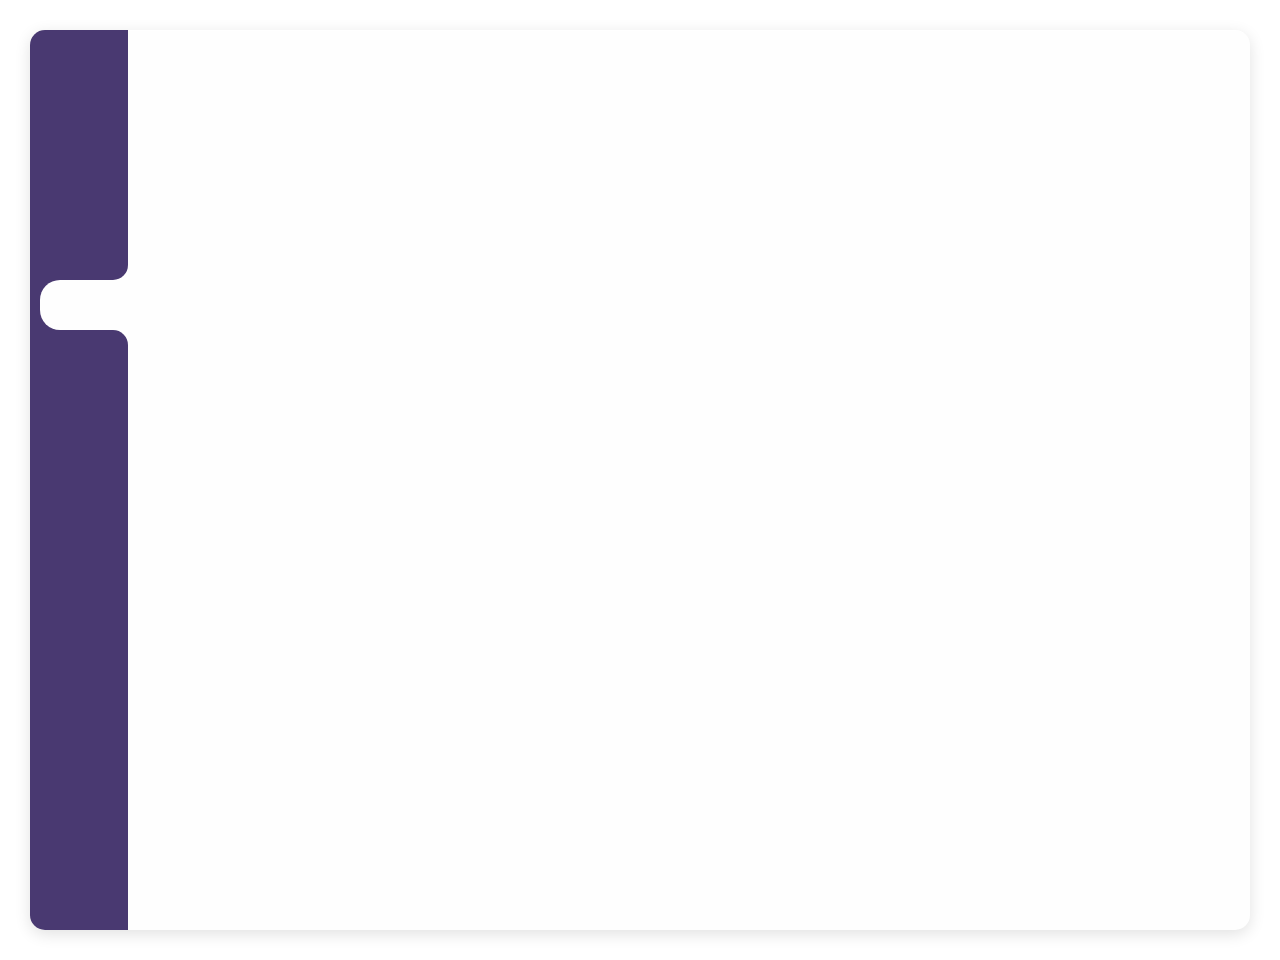
==== cho.html @ c8a3be34 "feat: 로그인 페이지 생성" ====
<!DOCTYPE html>
<html lang="ko">
  <head>
    <link href="./css/a.css" rel="stylesheet" type="text/css" />
    <script type="text/javascript" src="./js/a.js"></script>
    <script src="https://kit.fontawesome.com/323ba1dcd4.js" crossorigin="anonymous"></script>
  </head>
    <body>
        <main>
            <nav class="main-menu">
              <h1>Group 2 Profile</h1>
              <img class="logo" src="https://github.com/ecemgo/mini-samples-great-tricks/assets/13468728/4cfdcb5a-0137-4457-8be1-6e7bd1f29ebb" alt="" />
              <ul>
                <li class="nav-item">
                  <b></b>
                  <b></b>
                  <a href="#">
                    <i class="fa fa-house nav-icon"></i>
                    <span class="nav-text">Home</span>
                  </a>
                </li>
      
                <li class="nav-item">
                  <b></b>
                  <b></b>
                  <a href="gong.html">
                     <!-- 알아서 바꾸세요  -->
                    <i class="fa fa-user nav-icon"></i>
                    <span class="nav-text">공재관</span> 
                  </a>
                </li>

                <li class="nav-item">
                  <b></b>
                  <b></b>
                  <a href="kim.html">
                    <i class="fa fa-user nav-icon"></i>
                    <span class="nav-text">김혜민</span>
                  </a>
                </li>
      
                <li class="nav-item">
                  <b></b>
                  <b></b>
                  <a href="sin.html">
                    <i class="fa fa-calendar-check nav-icon"></i>
                    <span class="nav-text">신한빈</span>
                  </a>
                </li>
      
                <li class="nav-item  active">
                  <b></b>
                  <b></b>
                  <a href="cho.html">
                    <i class="fa fa-person-running nav-icon"></i>
                    <span class="nav-text">조민선</span>
                  </a>
                </li>
      
                <li class="nav-item">
                  <b></b>
                  <b></b>
                  <a href="dong.html">
                    <i class="fa fa-sliders nav-icon"></i>
                    <span class="nav-text">최동연</span>
                  </a>
                </li>
              </ul>
            </nav>
      
            <section class="content">
             
              <!-- main -->
              <!-- 복사해서 알아서 꾸미세요 자신 꺼 -->
             
            </section>
          </main>
    </body>
</html>
---- css/a.css ----
@import url("https://fonts.googleapis.com/css2?family=Nunito:wght@200;300;400;500;600;700;800;900;1000&family=Roboto:wght@300;400;500;700&display=swap");

*,
*::before,
*::after {
  box-sizing: border-box;
  padding: 0;
  margin: 0;
}

nav {
  user-select: none;
  -webkit-user-select: none;
  -moz-user-select: none;
  -ms-user-select: none;
  -o-user-select: none;
}

nav ul,
nav ul li {
  outline: 0;
}

nav ul li a {
  text-decoration: none;
}

body {
  font-family: "Nunito", sans-serif;
  display: flex;
  align-items: center;
  justify-content: center;
  min-height: 100vh;
  background-image: url(https://github.com/ecemgo/mini-samples-great-tricks/assets/13468728/5baf8325-ed69-40b0-b9d2-d8c5d2bde3b0);
  background-repeat: no-repeat;
  background-size: cover;
	/* background: #212140; */
}

/* MAIN MENU */

main {
  display: grid;
  grid-template-columns: 13% 87%;
  min-height: 100vh;
  width: 100%;
  margin: 40px;
  background: rgb(254, 254, 254);
  box-shadow: 0 0.5px 0 1px rgba(255, 255, 255, 0.23) inset,
    0 1px 0 0 rgba(255, 255, 255, 0.66) inset, 0 4px 16px rgba(0, 0, 0, 0.12);
  border-radius: 15px;
  z-index: 10;
}

.main-menu {
  overflow: hidden;
  background: rgb(73, 57, 113);
  padding-top: 10px;
  border-radius: 15px 0 0 15px;
  font-family: "Roboto", sans-serif;
}

.main-menu h1 {
  display: block;
  font-size: 1.5rem;
  font-weight: 500;
  text-align: center;
  margin: 20px 0 30px;
  color: #fff;
  font-family: "Nunito", sans-serif;
}

.logo {
  display: none;
}

.nav-item {
  position: relative;
  display: block;
}

.nav-item a {
  position: relative;
  display: flex;
  flex-direction: row;
  align-items: center;
  justify-content: center;
  color: #fff;
  font-size: 1rem;
  padding: 15px 0;
  margin-left: 10px;
  border-top-left-radius: 20px;
  border-bottom-left-radius: 20px;
}

.nav-item b:nth-child(1) {
  position: absolute;
  top: -15px;
  height: 15px;
  width: 100%;
  background: #fff;
  display: none;
}

.nav-item b:nth-child(1)::before {
  content: "";
  position: absolute;
  top: 0;
  left: 0;
  width: 100%;
  height: 100%;
  border-bottom-right-radius: 20px;
  background: rgb(73, 57, 113);
}

.nav-item b:nth-child(2) {
  position: absolute;
  bottom: -15px;
  height: 15px;
  width: 100%;
  background: #fff;
  display: none;
}

.nav-item b:nth-child(2)::before {
  content: "";
  position: absolute;
  top: 0;
  left: 0;
  width: 100%;
  height: 100%;
  border-top-right-radius: 20px;
  background: rgb(73, 57, 113);
}

.nav-item.active b:nth-child(1),
.nav-item.active b:nth-child(2) {
  display: block;
}

.nav-item.active a {
  text-decoration: none;
  color: #000;
  background: rgb(254, 254, 254);
}

.nav-icon {
  width: 60px;
  height: 20px;
  font-size: 20px;
  text-align: center;
}

.nav-text {
  display: block;
  width: 120px;
  height: 20px;
  font-family: "Mulish", sans-serif;
}

/* CONTENT */

.content {
  display: grid;
  grid-template-columns: 75% 25%;
}

/* LEFT CONTENT */

.left-content {
  display: grid;
  grid-template-rows: 50% 50%;
  background: #f6f7fb;
  margin: 15px;
  padding: 20px;
  border-radius: 15px;
}

/* ACTIVITIES */

.activities h1 {
  margin: 0 0 20px;
  font-size: 1.4rem;
  font-weight: 700;
}

.activity-container {
  display: grid;
  grid-template-columns: repeat(5, 1fr);
  grid-template-rows: repeat(2, 150px);
  column-gap: 10px;
}

.img-one {
  grid-area: 1 / 1 / 2 / 2;
}

.img-two {
  grid-area: 2 / 1 / 3 / 2;
}

.img-three {
  display: block;
  grid-area: 1 / 2 / 3 / 4;
}

.img-four {
  grid-area: 1 / 4 / 2 / 5;
}

.img-five {
  grid-area: 1 / 5 / 2 / 6;
}

.img-six {
  display: block;
  grid-area: 2 / 4 / 3 / 6;
}

.image-container {
  position: relative;
  margin-bottom: 10px;
  box-shadow: rgba(0, 0, 0, 0.16) 0px 1px 3px;
  border-radius: 10px;
}

.image-container img {
  width: 100%;
  height: 100%;
  border-radius: 10px;
  object-fit: cover;
}

.overlay {
  position: absolute;
  display: flex;
  flex-direction: column;
  align-items: flex-end;
  justify-content: flex-end;
  top: 0;
  left: 0;
  width: 100%;
  height: 100%;
  background: linear-gradient(
    180deg,
    transparent,
    transparent,
    rgba(3, 3, 185, 0.5)
  );
  border-radius: 10px;
  transition: all 0.6s linear;
}

.image-container:hover .overlay {
  opacity: 0;
}

.overlay h3 {
  margin-bottom: 8px;
  margin-right: 10px;
  color: #fff;
}

/* LEFT BOTTOM */

.left-bottom {
  display: grid;
  grid-template-columns: 55% 40%;
  gap: 40px;
}

/* WEEKLY SCHEDULE */

.weekly-schedule {
  display: flex;
  flex-direction: column;
}

.weekly-schedule h1 {
  margin-top: 20px;
  font-size: 1.3rem;
  font-weight: 700;
}

.calendar {
  margin-top: 10px;
}

.day-and-activity {
  display: grid;
  grid-template-columns: 15% 60% 25%;
  align-items: center;
  border-radius: 14px;
  margin-bottom: 5px;
  color: #484d53;
  box-shadow: rgba(0, 0, 0, 0.16) 0px 1px 3px;
}

.activity-one {
  background-color: rgb(124, 136, 224, 0.5);
  background-image: linear-gradient(
    240deg,
    rgb(124, 136, 224) 0%,
    #c3f4fc 100%
  );
}

.activity-two {
  background-color: #aee2a4a1;
  background-image: linear-gradient(240deg, #e5a243ab 0%, #f7f7aa 90%);
}

.activity-three {
  background-color: #ecfcc376;
  background-image: linear-gradient(240deg, #97e7d1 0%, #ecfcc3 100%);
}

.activity-four {
  background-color: #e6a7c3b5;
  background-image: linear-gradient(240deg, #fc8ebe 0%, #fce5c3 100%);
}

.day {
  display: flex;
  flex-direction: column;
  align-items: center;
  transform: translateY(-10px);
}

.day h1 {
  font-size: 1.6rem;
  font-weight: 600;
}

.day p {
  text-transform: uppercase;
  font-size: 0.9rem;
  font-weight: 600;
  transform: translateY(-3px);
}

.activity {
  border-left: 3px solid #484d53;
}

.participants {
  display: flex;
  margin-left: 20px;
}

.participants img {
  width: 28px;
  height: 28px;
  border-radius: 50%;
  z-index: calc(2 * var(--i));
  margin-left: -10px;
  box-shadow: rgba(0, 0, 0, 0.16) 0px 1px 3px;
}

.activity h2 {
  margin-left: 10px;
  font-size: 1.25rem;
  font-weight: 600;
  border-radius: 12px;
}

.btn {
  display: block;
  padding: 8px 24px;
  margin: 10px auto;
  font-size: 1.1rem;
  font-weight: 500;
  outline: none;
  text-decoration: none;
  color: #484b57;
  background: rgba(255, 255, 255, 0.9);
  box-shadow: 0 6px 30px rgba(0, 0, 0, 0.1);
  border: 1px solid rgba(255, 255, 255, 0.3);
  border-radius: 25px;
  cursor: pointer;
}

.btn:hover,
.btn:focus,
.btn:active,
.btn:visited {
  transition-timing-function: cubic-bezier(0.6, 4, 0.3, 0.8);
  animation: gelatine 0.5s 1;
}

@keyframes gelatine {
  0%,
  100% {
    transform: scale(1, 1);
  }
  25% {
    transform: scale(0.9, 1.1);
  }
  50% {
    transform: scale(1.1, 0.9);
  }
  75% {
    transform: scale(0.95, 1.05);
  }
}

/* PERSONAL BESTS */

.personal-bests {
  display: block;
}

.personal-bests h1 {
  margin-top: 20px;
  font-size: 1.3rem;
  font-weight: 700;
}

.personal-bests-container {
  display: grid;
  grid-template-columns: repeat(2, 1fr);
  grid-template-rows: repeat(2, 150px);
  gap: 10px;
  margin-top: 10px;
}

.best-item {
  display: flex;
  gap: 20px;
  width: 100%;
  height: 100%;
  border-radius: 15px;
  box-shadow: rgba(0, 0, 0, 0.16) 0px 1px 3px;
}

.box-one {
  flex-direction: row;
  align-items: center;
  justify-content: center;
  grid-area: 1 / 1 / 2 / 3;
  background-color: rgba(185, 159, 237, 0.6);
  padding: 15px;
  font-size: 1rem;
  font-weight: 700;
}

.box-one img {
  max-width: 100px;
  aspect-ratio: 4/3;
}

.box-two {
  flex-direction: column;
  align-items: center;
  justify-content: flex-start;
  font-size: 0.9rem;
  font-weight: 700;
  padding: 10px;
  grid-area: 2 / 1 / 3 / 2;
  background-color: rgba(238, 184, 114, 0.6);
}

.box-two img {
  max-width: 90px;
  aspect-ratio: 3/2;
  align-self: flex-end;
}

.box-three {
  flex-direction: column;
  align-items: center;
  justify-content: flex-start;
  font-size: 0.9rem;
  font-weight: 700;
  padding: 10px;
  grid-area: 2 / 2 / 3 / 3;
  background-color: rgba(184, 224, 192, 0.6);
}

.box-three img {
  max-width: 70px;
  aspect-ratio: 1/1;
  align-self: flex-end;
}

/* RIGHT CONTENT */

.right-content {
  display: grid;
  grid-template-rows: 5% 20% 75%;
  background: #f6f7fb;
  margin: 15px 15px 15px 0;
  padding: 10px 0;
  border-radius: 15px;
}

/* USER INFO */

.user-info {
  display: grid;
  grid-template-columns: 30% 55% 15%;
  align-items: center;
  padding: 0 10px;
}

.icon-container {
  display: flex;
  gap: 15px;
}

.user-info h4 {
  margin-left: 40px;
}

.user-info img {
  width: 40px;
  aspect-ratio: 1/1;
  border-radius: 50%;
}

/* ACTIVE CALORIES  */

.active-calories {
  display: flex;
  flex-direction: column;
  align-items: center;
  background-color: rgb(214, 227, 248);
  padding: 0 10px;
  margin: 15px 10px 0;
  border-radius: 15px;
  box-shadow: rgba(0, 0, 0, 0.16) 0px 1px 3px;
}

.active-calories h1 {
  margin-top: 10px;
  font-size: 1.2rem;
}

.active-calories-container {
  display: flex;
  flex-direction: row;
  align-items: center;
  gap: 10px;
}

.calories-content p {
  font-size: 1rem;
}

.calories-content p span {
  font-weight: 700;
}

.box {
  display: flex;
  justify-content: center;
  align-items: center;
  flex-direction: column;
  position: relative;
  padding: 10px 0;
  /* width: 200px; */
}

.box h2 {
  position: relative;
  text-align: center;
  font-size: 1.25rem;
  color: rgb(91, 95, 111);
  font-weight: 600;
}

.box h2 small {
  font-size: 0.8rem;
  font-weight: 600;
}

.circle {
  position: relative;
  width: 80px;
  aspect-ratio: 1/1;
  background: conic-gradient(
    from 0deg,
    #590b94 0%,
    #590b94 0% var(--i),
    #b3b2b2 var(--i),
    #b3b2b2 100%
  );
  border-radius: 50%;
  display: flex;
  justify-content: center;
  align-items: center;
}

.circle::before {
  content: "";
  position: absolute;
  inset: 10px;
  background-color: rgb(214, 227, 248);
  border-radius: 50%;
}

/* MOBILE PERSONAL BESTS  */

.mobile-personal-bests {
  display: none;
}

/* FRIEND ACTIVITIES  */

.friends-activity {
  display: flex;
  flex-direction: column;
}

.friends-activity h1 {
  font-size: 1.2rem;
  font-weight: 700;
  margin: 15px 0 10px 15px;
}

.card-container {
  display: flex;
  flex-direction: column;
  gap: 10px;
}

.card {
  background-color: #fff;
  margin: 0 10px;
  padding: 5px 7px;
  border-radius: 15px;
  box-shadow: rgba(0, 0, 0, 0.16) 0px 1px 3px;
}

.card-two {
  display: block;
}

.card-user-info {
  display: flex;
  flex-direction: row;
  align-items: center;
  padding-bottom: 5px;
}

.card-user-info img {
  width: 25px;
  aspect-ratio: 1/1;
  border-radius: 50%;
  object-fit: cover;
}

.card-user-info h2 {
  font-size: 1rem;
  font-weight: 700;
  margin-left: 5px;
}

.card-img {
  display: block;
  width: 100%;
  aspect-ratio: 7/4;
  margin-bottom: 10px;
  object-fit: cover;
  border-radius: 10px;
  object-position: 50% 30%;
}

.card p {
  font-size: 0.9rem;
  padding: 0 5px 5px;
}

@media (max-width: 1500px) {
  main {
    grid-template-columns: 6% 94%;
  }

  .main-menu h1 {
    display: none;
  }

  .logo {
    display: block;
    width: 30px;
    margin: 20px auto;
  }

  .nav-text {
    display: none;
  }

  .content {
    grid-template-columns: 70% 30%;
  }
}

@media (max-width: 1310px) {
  main {
    grid-template-columns: 8% 92%;
    margin: 30px;
  }

  .content {
    grid-template-columns: 65% 35%;
  }

  .day-and-activity {
    margin-bottom: 10px;
  }

  .btn {
    padding: 8px 16px;
    margin: 10px 0;
    margin-right: 10px;
    font-size: 1rem;
  }

  .personal-bests-container {
    grid-template-rows: repeat(3, 98px);
    gap: 15px;
  }

  .box-one {
    flex-direction: row;
    justify-content: space-between;
    grid-area: 1 / 1 / 2 / 3;
    padding: 10px;
    font-size: 0.9rem;
  }

  .box-one img {
    max-width: 80px;
  }

  .box-two {
    flex-direction: row;
    justify-content: space-between;
    grid-area: 2 / 1 / 3 / 3;
  }

  .box-two img {
    max-width: 70px;
    align-self: center;
  }

  .box-three {
    flex-direction: row;
    justify-content: space-between;
    grid-area: 3 / 1 / 4 / 3;
  }

  .box-three img {
    max-width: 60px;
    align-self: center;
  }
	
	.right-content {
		grid-template-rows: 4% 20% 76%;
		margin: 15px 15px 15px 0;
	}
}

@media (max-width: 1150px) {
  .content {
    grid-template-columns: 60% 40%;
  }

  .left-content {
    grid-template-rows: 45% 55%;
    margin: 15px;
    padding: 20px;
  }

  .btn {
    padding: 8px 8px;
    font-size: 0.9rem;
  }

  .personal-bests-container {
    grid-template-rows: repeat(3, 100px);
    gap: 12px;
  }

  .activity-container {
    grid-template-columns: repeat(3, 1fr);
    grid-template-rows: repeat(2, 150px);
  }

  .img-one {
    grid-area: 1 / 1 / 2 / 2;
  }

  .img-two {
    grid-area: 2 / 1 / 3 / 2;
  }

  .img-three {
    display: none;
  }

  .img-four {
    grid-area: 1 / 2 / 2 / 3;
  }

  .img-five {
    grid-area: 1 / 3 / 2 / 4;
  }

  .img-six {
    grid-area: 2 / 2 / 3 / 4;
  }

  .left-content {
    grid-template-rows: 50% 50%;
    margin: 15px;
    padding: 40px 20px 20px;
  }

  .left-bottom {
    grid-template-columns: 100%;
    gap: 0;
  }

  .right-content {
    grid-template-rows: 4% 19% 36% 41%;
  }

  .personal-bests {
    display: none;
  }

  .mobile-personal-bests {
    display: block;
    margin: 0 10px;
  }

  .personal-bests-container {
    grid-template-rows: repeat(3, 70px);
    gap: 10px;
  }

  .mobile-personal-bests h1 {
    margin-top: 20px;
    font-size: 1.2rem;
  }

  .card-two {
    display: none;
  }

  .card-img {
    aspect-ratio: 16/9;
  }
}

@media (max-width: 1050px) {
	 .right-content {
    grid-template-rows: 5% 19% 36% 40%;
  }
}

@media (max-width: 910px) {
  main {
    grid-template-columns: 10% 90%;
    margin: 20px;
  }

  .content {
    grid-template-columns: 55% 45%;
  }

  .left-content {
    grid-template-rows: 45% 55%;
    padding: 30px 20px 20px;
  }

  .activity-container {
    grid-template-columns: repeat(2, 1fr);
    grid-template-rows: repeat(2, 150px);
  }

  .img-one {
    grid-area: 1 / 1 / 2 / 2;
  }

  .img-two {
    grid-area: 2 / 1 / 3 / 2;
  }

  .img-three {
    display: none;
  }

  .img-four {
    grid-area: 1 / 2 / 2 / 3;
  }

  .img-five {
    grid-area: 2 / 2 / 3 / 3;
  }

  .img-six {
    display: none;
  }
}

@media (max-width: 800px) {
  .content {
    grid-template-columns: 52% 48%;
  }
}

@media (max-width: 700px) {
  main {
    grid-template-columns: 15% 85%;
  }

  .content {
    grid-template-columns: 100%;
    grid-template-rows: 45% 55%;
    grid-template-areas:
      "rightContent"
      "leftContent";
  }

  .left-content {
    grid-area: leftContent;
  }

  .right-content {
    grid-area: rightContent;
  }

  .activities,
  .weekly-schedule {
    margin-top: 10px;
  }

  .right-content {
    grid-template-rows: 5% 40% 50%;
    margin: 15px 15px 0 15px;
    padding: 10px 0 0;
    gap: 15px;
  }

  .left-content {
    grid-template-rows: 45% 55%;
    padding: 10px 20px 10px;
  }

  .active-calories-container {
    display: flex;
    flex-direction: column;
    align-items: center;
    gap: 10px;
  }

  .friends-activity {
    display: none;
  }
}
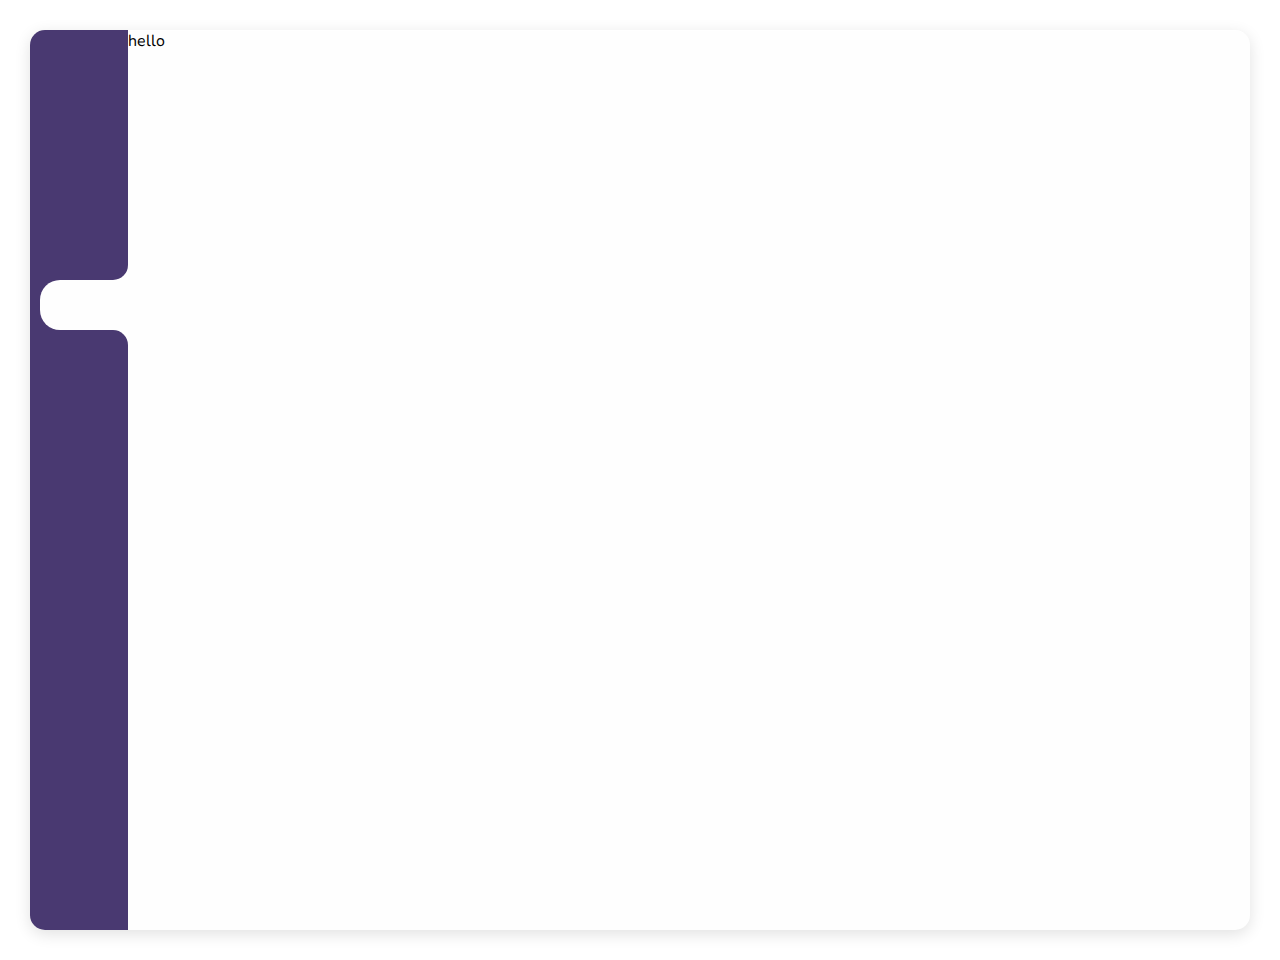
==== commit 906431e9: "feat: css reqpeat제거 및 색상 수정" ====
--- a/cho.html
+++ b/cho.html
@@ -70,9 +70,9 @@
       
             <section class="content">
              
-              <!-- main -->
-              <!-- 복사해서 알아서 꾸미세요 자신 꺼 -->
-             
+                <p>
+                    hello
+                </p>
             </section>
           </main>
     </body>
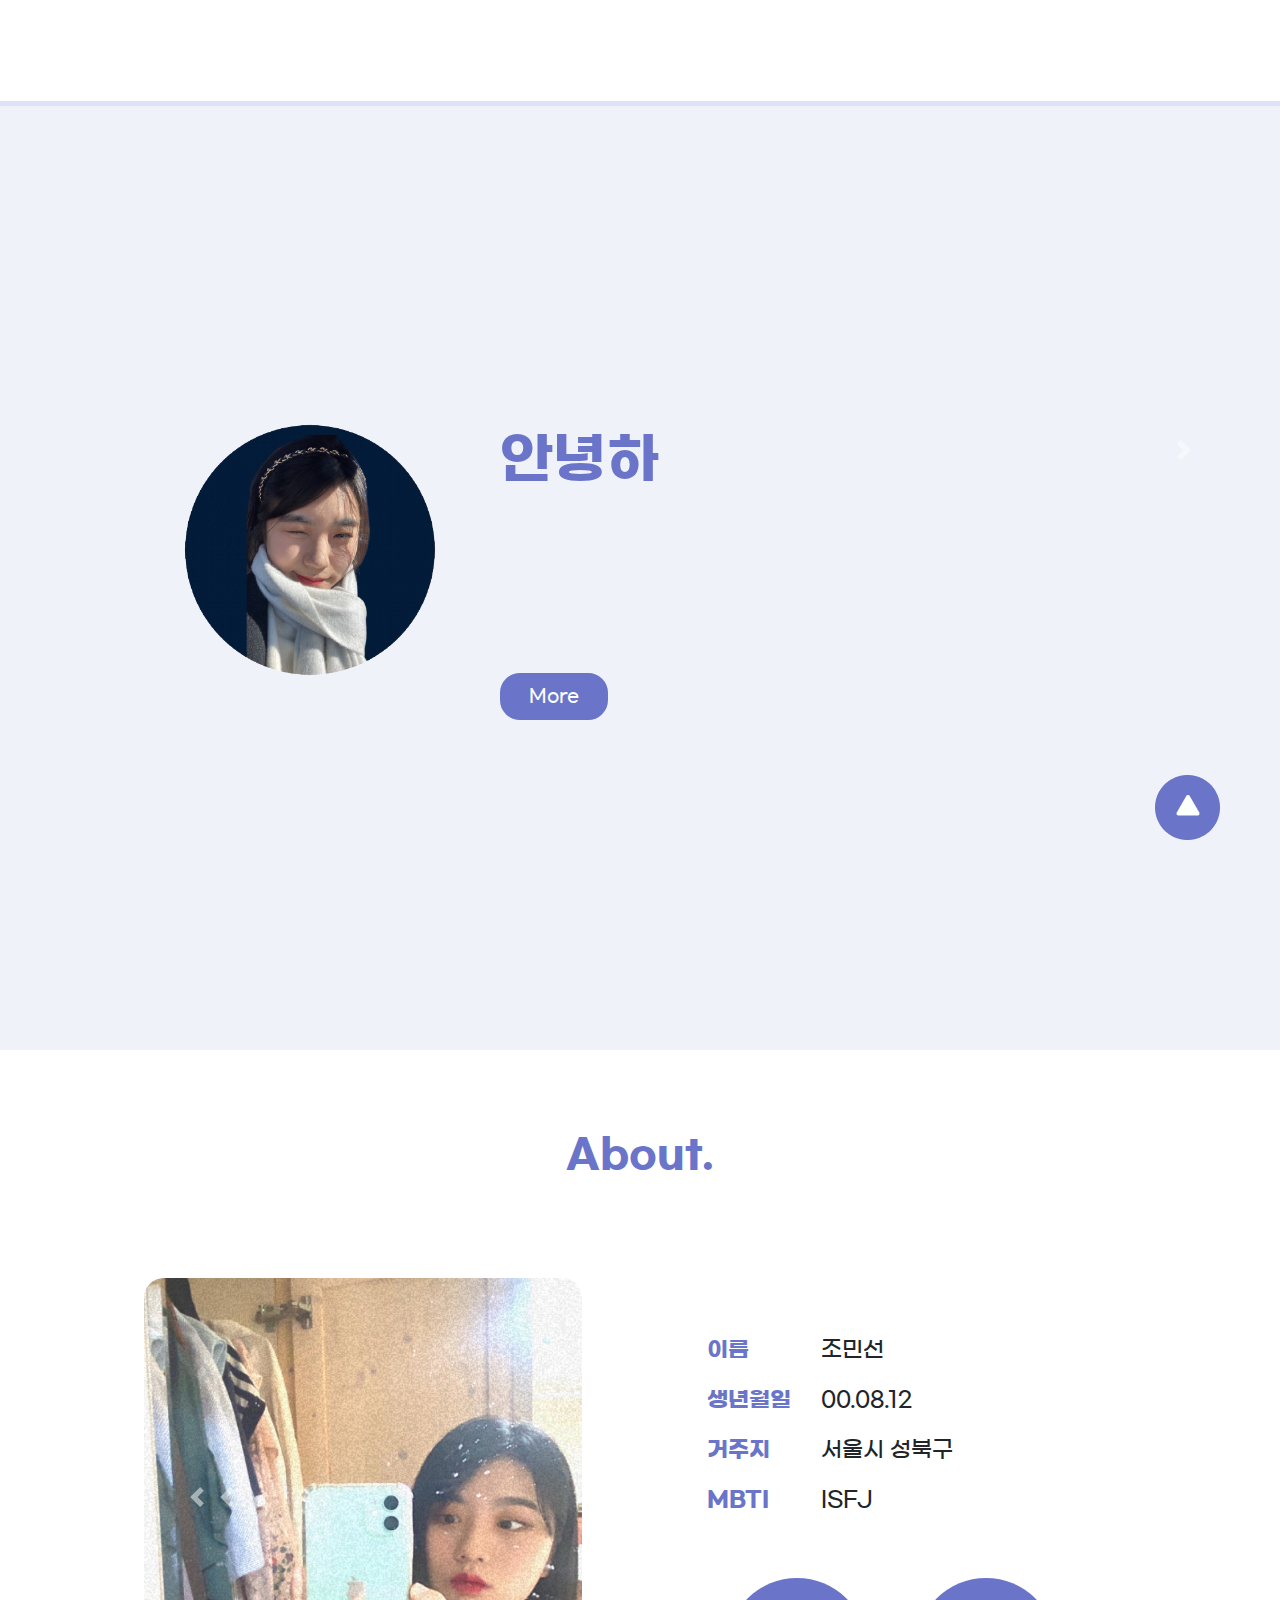
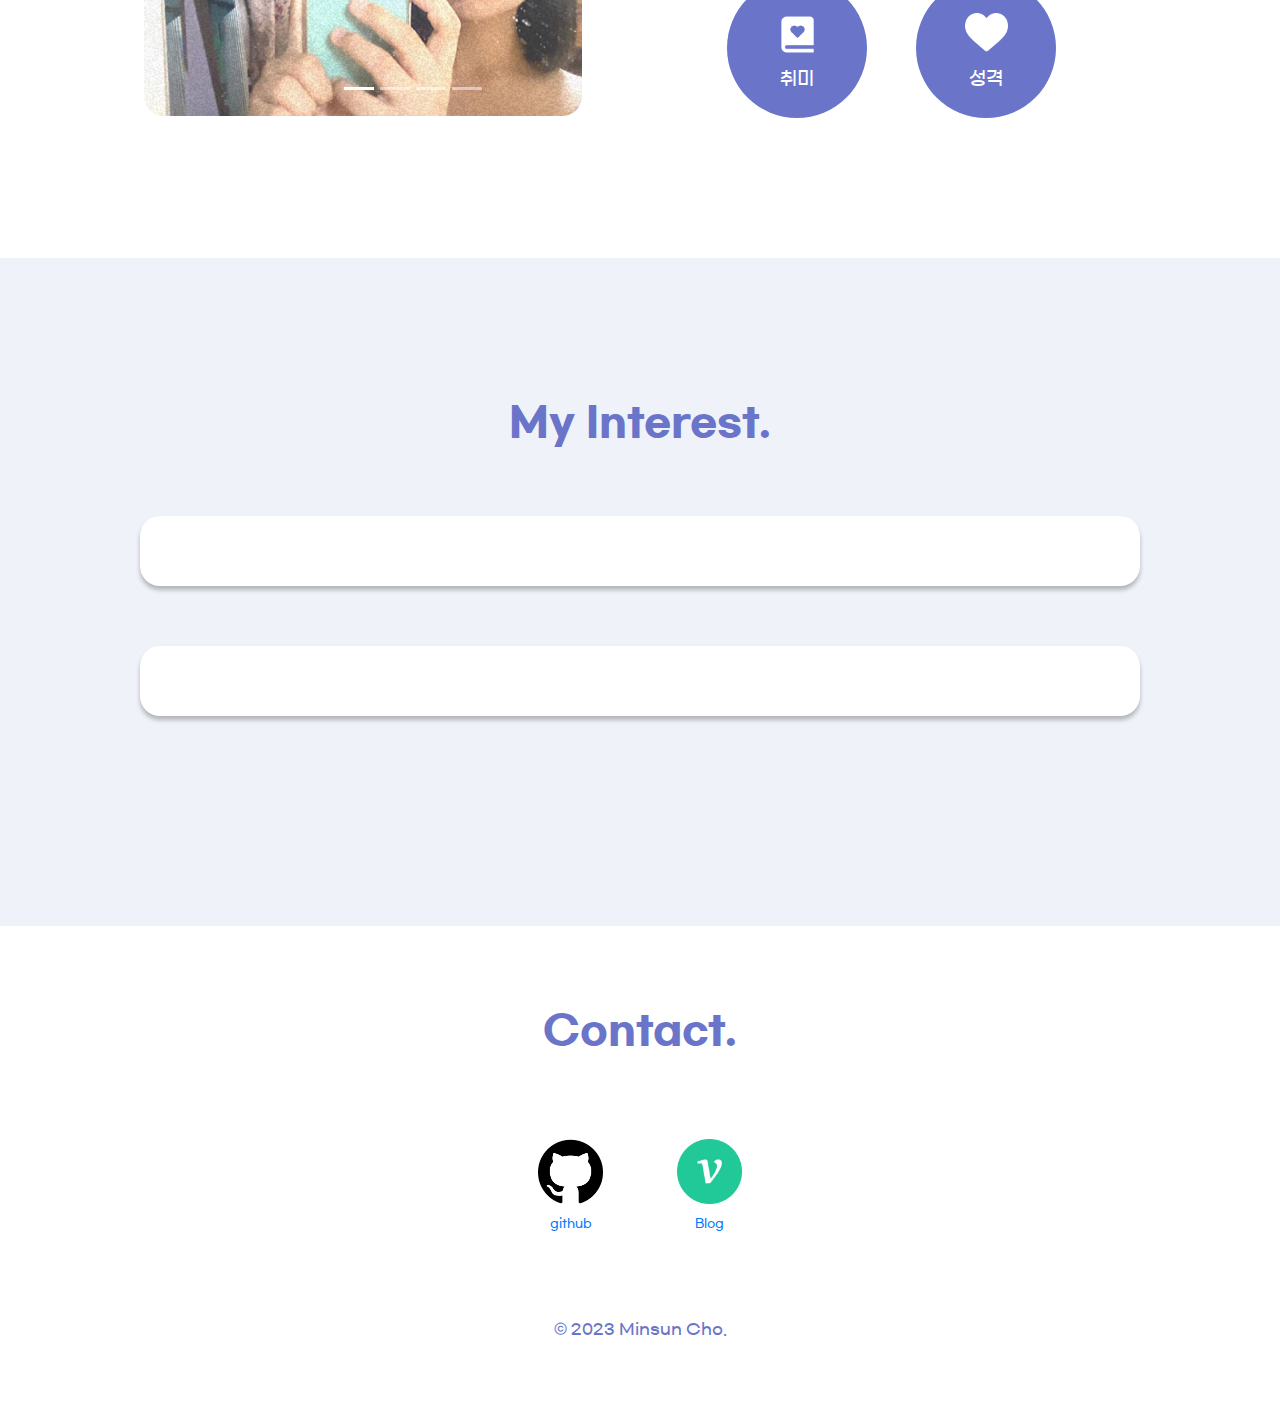
==== commit 3d9b7a63: "feat: myPage 틀 완성" ====
--- a/cho.html
+++ b/cho.html
@@ -1,79 +1,282 @@
 <!DOCTYPE html>
 <html lang="ko">
   <head>
-    <link href="./css/a.css" rel="stylesheet" type="text/css" />
-    <script type="text/javascript" src="./js/a.js"></script>
-    <script src="https://kit.fontawesome.com/323ba1dcd4.js" crossorigin="anonymous"></script>
+    <meta charset="UTF-8" />
+    <meta http-equiv="X-UA-Compatible" content="IE=edge" />
+    <meta name="viewport" content="width=device-width, initial-scale=1.0" />
+    <title>조민선 (MinSun)</title>
+    <link rel="stylesheet" href="./css/cho_css/reset.css" />
+    <link rel="stylesheet" href="./css/cho_css/style.css" />
+    <link
+      rel="icon"
+      type="image/png"
+      sizes="16x16"
+      href="src/img/favicon.png"
+    />
+    <link
+      rel="stylesheet"
+      href="https://cdn.jsdelivr.net/npm/bootstrap@4.0.0/dist/css/bootstrap.min.css"
+      integrity="sha384-Gn5384xqQ1aoWXA+058RXPxPg6fy4IWvTNh0E263XmFcJlSAwiGgFAW/dAiS6JXm"
+      crossorigin="anonymous"
+    />
+    <script
+      src="https://code.jquery.com/jquery-3.2.1.slim.min.js"
+      integrity="sha384-KJ3o2DKtIkvYIK3UENzmM7KCkRr/rE9/Qpg6aAZGJwFDMVNA/GpGFF93hXpG5KkN"
+      crossorigin="anonymous"
+    ></script>
+    <script
+      src="https://cdn.jsdelivr.net/npm/popper.js@1.12.9/dist/umd/popper.min.js"
+      integrity="sha384-ApNbgh9B+Y1QKtv3Rn7W3mgPxhU9K/ScQsAP7hUibX39j7fakFPskvXusvfa0b4Q"
+      crossorigin="anonymous"
+    ></script>
+    <script
+      src="https://cdn.jsdelivr.net/npm/bootstrap@4.0.0/dist/js/bootstrap.min.js"
+      integrity="sha384-JZR6Spejh4U02d8jOt6vLEHfe/JQGiRRSQQxSfFWpi1MquVdAyjUar5+76PVCmYl"
+      crossorigin="anonymous"
+    ></script>
   </head>
-    <body>
-        <main>
-            <nav class="main-menu">
-              <h1>Group 2 Profile</h1>
-              <img class="logo" src="https://github.com/ecemgo/mini-samples-great-tricks/assets/13468728/4cfdcb5a-0137-4457-8be1-6e7bd1f29ebb" alt="" />
-              <ul>
-                <li class="nav-item">
-                  <b></b>
-                  <b></b>
-                  <a href="#">
-                    <i class="fa fa-house nav-icon"></i>
-                    <span class="nav-text">Home</span>
-                  </a>
-                </li>
-      
-                <li class="nav-item">
-                  <b></b>
-                  <b></b>
-                  <a href="gong.html">
-                     <!-- 알아서 바꾸세요  -->
-                    <i class="fa fa-user nav-icon"></i>
-                    <span class="nav-text">공재관</span> 
-                  </a>
-                </li>
-
-                <li class="nav-item">
-                  <b></b>
-                  <b></b>
-                  <a href="kim.html">
-                    <i class="fa fa-user nav-icon"></i>
-                    <span class="nav-text">김혜민</span>
-                  </a>
-                </li>
-      
-                <li class="nav-item">
-                  <b></b>
-                  <b></b>
-                  <a href="sin.html">
-                    <i class="fa fa-calendar-check nav-icon"></i>
-                    <span class="nav-text">신한빈</span>
-                  </a>
-                </li>
-      
-                <li class="nav-item  active">
-                  <b></b>
-                  <b></b>
-                  <a href="cho.html">
-                    <i class="fa fa-person-running nav-icon"></i>
-                    <span class="nav-text">조민선</span>
-                  </a>
-                </li>
-      
-                <li class="nav-item">
-                  <b></b>
-                  <b></b>
-                  <a href="dong.html">
-                    <i class="fa fa-sliders nav-icon"></i>
-                    <span class="nav-text">최동연</span>
-                  </a>
-                </li>
-              </ul>
-            </nav>
-      
-            <section class="content">
-             
-                <p>
-                    hello
-                </p>
-            </section>
-          </main>
-    </body>
-</html>+  <body>
+    <main id="app">
+      <section class="section-intro">
+        <header id="header">
+          <h1 class="txt-invisible">Portfolio</h1>
+          <nav>
+            <ul class="nav-list">
+              <!-- 메뉴바 만들기 -->
+              <!-- <li><a href="#about" class="list-link">About</a></li>
+              <li><a href="#project" class="list-link">Project</a></li>
+              <li><a href="#contact" class="list-link">Contact</a></li>
+              <li>
+                <a href="#" class="list-link btn-code">뒤로가기</a>
+              </li> -->
+            </ul>
+          </nav>
+          <div class="bar-bg">
+            <span class="bar-ing"></span>
+          </div>
+        </header>
+
+        <div class="cont-intro">
+          <a name="info"></a>
+          <img src="img/cho_img/profile.png" alt="프로필 이미지" />
+          <div>
+            <p class="txt-title"></p>
+            <br />
+            <p>
+              <a href="#about" class="btn-more">More</a>
+            </p>
+          </div>
+        </div>
+      </section>
+      <section class="section-about">
+        <a name="about"></a>
+        <h2>About.</h2>
+        <div class="cont-about">
+          <div class="slide-album">
+            <div class="slide-images">
+  
+          <div class="col-lg-6 col-md-8 order-2 order-md-2 order-lg-1">
+            <div
+              id="carouselExampleIndicators"
+              class="carousel slide"
+              data-ride="carousel"
+            >
+              <ol class="carousel-indicators">
+                <li
+                  data-target="#carouselExampleIndicators"
+                  data-slide-to="0"
+                  class="active"
+                ></li>
+                <li
+                  data-target="#carouselExampleIndicators"
+                  data-slide-to="1"
+                ></li>
+                <li
+                  data-target="#carouselExampleIndicators"
+                  data-slide-to="2"
+                ></li>
+                <li
+                  data-target="#carouselExampleIndicators"
+                  data-slide-to="3"
+                ></li>
+              </ol>
+              <div class="carousel-inner">
+                <div class="carousel-item active">
+                  <img
+                    class="d-block w-100"
+                    src="./img/cho_img/img-me-1.jpg"
+                    alt="First slide"
+                  />
+                </div>
+                <div class="carousel-item">
+                  <img
+                    class="d-block w-100"
+                    src="./img/cho_img/img-me-2.jpg"
+                    alt="Second slide"
+                  />
+                </div>
+                <div class="carousel-item">
+                  <img
+                    class="d-block w-100"
+                    src="./img/cho_img/img-me-3.jpg"
+                    alt="Third slide"
+                  />
+                </div>
+                <div class="carousel-item">
+                  <img
+                    class="d-block w-100"
+                    src="./img/cho_img/img-me-4.jpg"
+                    alt="Third slide"
+                  />
+                </div>
+              </div>
+              <a
+                class="carousel-control-prev"
+                href="#carouselExampleIndicators"
+                role="button"
+                data-slide="prev"
+              >
+                <span
+                  class="carousel-control-prev-icon"
+                  aria-hidden="true"
+                ></span>
+                <span class="sr-only">Previous</span>
+              </a>
+              <a
+                class="carousel-control-next"
+                href="#carouselExampleIndicators"
+                role="button"
+                data-slide="next"
+              >
+                <span
+                  class="carousel-control-next-icon"
+                  aria-hidden="true"
+                ></span>
+                <span class="sr-only">Next</span>
+              </a>
+            </div>
+            <a
+              class="carousel-control-prev"
+              href="#carouselExampleIndicators"
+              role="button"
+              data-slide="prev"
+            >
+              <span
+                class="carousel-control-prev-icon"
+                aria-hidden="true"
+              ></span>
+              <span class="sr-only">Previous</span>
+            </a>
+            <a
+              class="carousel-control-next"
+              href="#carouselExampleIndicators"
+              role="button"
+              data-slide="next"
+            >
+            </div>
+              <span
+                class="carousel-control-next-icon"
+                aria-hidden="true"
+              ></span>
+              <span class="sr-only">Next</span>
+            </a>
+              </div>
+          </div>
+          <div class="info-about">
+            <dl class="txt-about">
+              <div>
+                <dt>이름</dt>
+                <dd>조민선</dd>
+              </div>
+              <div>
+                <dt>생년월일</dt>
+                <dd>00.08.12</dd>
+              </div>
+              <div>
+                <dt>거주지</dt>
+                <dd>서울시 성북구</dd>
+              </div>
+              <div>
+                <dt>MBTI</dt>
+                <dd>ISFJ</dd>
+              </div>
+            </dl>
+            <div class="btn-about">
+              <button class="btn-open" type="button">
+                <img src="img/cho_img/icon-diary.png" alt="" />취미
+              </button>
+              <button class="btn-open" type="button">
+                <img src="img/cho_img/icon-heart.png" alt="" />성격
+              </button>
+            </div>
+          </div>
+        </div>
+      </section>
+
+      <section class="section-project">
+        <a name="project"></a>
+        <h2>My Interest.</h2>
+        <article class="box-project">
+          <!-- 채우기 -->
+        </article>
+
+        <article class="box-project">
+          <!-- 채우기 -->
+      </section>
+
+      <footer id="footer">
+        <a name="contact"></a>
+        <div class="box-footer">
+          <h2>Contact.</h2>
+          <ul class="link-sns">
+            <li>
+              <a href="https://github.com/MinsunCho-dev"
+                ><img
+                  class="img-github"
+                  src="img/cho_img/icon-github.png"
+                  alt="깃허브 주소"
+                />github</a
+              >
+            </li>
+            <li>
+              <a href="https://velog.io/@cms812"
+                ><img
+                  class="img-velog"
+                  src="img/cho_img/icon-velog.png"
+                  alt="블로그 주소"
+                />Blog</a
+              >
+            </li>
+          </ul>
+          <p>© 2023 Minsun Cho.</p>
+        </div>
+      </footer>
+      <div class="modal-background">
+        <div class="modal">
+          <h3>취미</h3>
+          <h4>다이어리 꾸미기</h4>
+          <img src="img/cho_img/img-diary.jpg" alt="다이어리 이미지" />
+          <p>
+            취미는 다이어리꾸미기예요🎀 빈 종이를 저만의 취향으로 가득 채우고,
+            하루를 되돌아보며 일기를 쓰는 것을 좋아해요✍🏻
+          </p>
+          <button type="button" class="btn-close">Close</button>
+        </div>
+      </div>
+      <div class="modal-background">
+        <div class="modal">
+          <h3>성격</h3>
+          <h4>차분하고 꼼꼼해요</h4>
+          <img src="img/cho_img/img-desk.jpg" alt="책상 이미지" />
+          <p>
+            계획을 세우고 실천하는 것을 좋아해요📝 그리고 책임감이 강해 한 번
+            맡은 일은 끝까지 해낸다는 장점을 가지고 있어요💪🏻
+          </p>
+          <button type="button" class="btn-close">Close</button>
+        </div>
+      </div>
+      <button onclick="moveToTop()" class="btn-moveTop"></button>
+      <script src="js/cho.js"></script>
+    </main>
+  </body>
+</html>
--- a/css/cho_css/style.css
+++ b/css/cho_css/style.css
@@ -0,0 +1,413 @@
+@font-face {
+  font-family: "GmarketBold";
+  src: url("../..//font/GmarketSansTTFBold.ttf") format("truetype");
+}
+@font-face {
+  font-family: "GmarketMedium";
+  src: url("../..//font/GmarketSansTTFMedium.ttf") format("truetype");
+}
+
+* {
+  font-family: "GmarketMedium";
+}
+body {
+  padding-top: 150px;
+  background-color: #eff2f8 !important;
+}
+
+body::-webkit-scrollbar {
+  display: none;
+}
+
+/* header */
+#header {
+  position: fixed;
+  top: 0;
+  left: 0;
+  right: 0;
+  padding: 45px 60px;
+  background-color: white;
+  color: #6a75ca;
+  font-size: 18px;
+  /* border-bottom: 1px solid #e0e3fd; */
+  z-index: 10;
+}
+.nav-list {
+  display: flex;
+  justify-content: right;
+}
+.list-link {
+  margin-left: 70px;
+}
+.list-link:hover {
+  color: black;
+  border-bottom: 2px solid black;
+}
+.btn-code {
+  padding: 8px 23px;
+  border-radius: 20px;
+  background-color: #6a75ca;
+  border: solid 2px #6a75ca;
+  color: white;
+}
+.btn-code:hover {
+  background-color: white;
+  border: solid 2px #6a75ca;
+  color: #6a75ca;
+  transition: 0.2s ease-out;
+}
+.bar-bg {
+  position: absolute;
+  width: 100%;
+  height: 5px;
+  bottom: 0;
+  left: 0;
+  background-color: #dfe2f7;
+}
+.bar-ing {
+  position: absolute;
+  height: 5px;
+  bottom: 0;
+  left: 0;
+  background-color: #6a75ca;
+}
+
+/* intro섹션 */
+.cont-intro {
+  margin: 250px 0 350px 0;
+  display: flex;
+  justify-content: center;
+}
+.cont-intro img {
+  width: 300px;
+  margin-right: 40px;
+}
+.txt-title {
+  width: 620px;
+  margin-top: 30px;
+  font-size: 55px;
+  font-family: "GmarketBold";
+  color: #6a75ca;
+  line-height: 58px;
+}
+.btn-more {
+  position: absolute;
+  bottom: 20%;
+  padding: 8px 27px;
+  border-radius: 20px;
+  background-color: #6a75ca;
+  border: solid 2px #6a75ca;
+  color: white;
+  font-size: 18px;
+  margin-top: 40px;
+}
+.btn-more:hover {
+  background-color: white;
+  border: solid 2px #6a75ca;
+  color: #6a75ca;
+  transition: 0.7s ease-out;
+}
+
+/* about섹션 */
+.section-about {
+  display: flex;
+  justify-content: center;
+  flex-direction: column;
+  background-color: white;
+  padding: 80px 0 140px 0;
+  margin: 0 0 140px 0;
+}
+.section-about h2 {
+  margin: 0 auto 100px;
+  display: inline-block;
+  font-family: "GmarketBold";
+  color: #6a75ca;
+  font-size: 40px;
+}
+.cont-about {
+  display: flex;
+  margin: 0 auto;
+}
+.carousel.slide {
+  width: 438px;
+  margin: 0 auto;
+}
+.carousel-inner {
+  position: relative;
+  margin-left: -50px;
+  width: 438px;
+  height: 438px;
+  overflow: hidden;
+  border-radius: 20px;
+}
+.carousel-item {
+  position: relative;
+  display: flex;
+  height: 438px;
+}
+/* .carousel-item img {
+  width: 440px;
+  height: 438px;
+} */
+.btn-next,
+.btn-next:active,
+.btn-next:focus {
+  position: absolute;
+  padding: 8px 8px 7px 14px;
+  background-color: #6a75ca;
+  color: white;
+  border: none;
+  font-size: 18px;
+  border-radius: 100%;
+}
+.btn-prev,
+.btn-prev:active,
+.btn-prev:focus {
+  position: absolute;
+  padding: 8px 14px 7px 8px;
+  background-color: #6a75ca;
+  color: white;
+  border: none;
+  font-size: 20px;
+  border-radius: 100%;
+}
+.btn-next:disabled,
+.btn-prev:disabled {
+  background-color: lightgray;
+}
+.btn-next:hover,
+.btn-prev:hover {
+  cursor: pointer;
+  background-color: white;
+  color: #6a75ca;
+  transition: 0.7s ease-out;
+}
+.btn-prev {
+  left: 18px;
+  top: 50%;
+}
+.btn-next {
+  right: 18px;
+  top: 50%;
+}
+.info-about {
+  margin: 0 0 0 60px;
+}
+.txt-about dt {
+  display: inline-block;
+  margin-bottom: 17px;
+  width: 110px;
+  font-size: 22px;
+  font-family: "GmarketBold";
+  color: #6a75ca;
+}
+.txt-about {
+  margin-top: 55px;
+}
+.txt-about dd {
+  display: inline-block;
+  font-size: 22px;
+}
+.btn-about {
+  margin: 45px 0 0 20px;
+}
+.btn-about button {
+  width: 140px;
+  height: 140px;
+  margin: 0 45px 0 0;
+  border-radius: 100%;
+  background-color: #6a75ca;
+  border: none;
+  color: white;
+  font-size: 18px;
+}
+.btn-about button:hover {
+  cursor: pointer;
+  background-color: #c4c8f1;
+  color: #868ecf;
+  /* border: 2px solid #6a75ca; */
+  transition: 0.5s ease-out;
+}
+.btn-about button img {
+  width: 43px;
+  margin: 10px auto;
+}
+
+/* project섹션 */
+.section-project {
+  display: flex;
+  flex-direction: column;
+  justify-content: center;
+  margin-bottom: 180px;
+}
+
+.section-project h2 {
+  margin: 0 auto;
+  display: inline-block;
+  font-family: "GmarketBold";
+  color: #6a75ca;
+  font-size: 40px;
+  margin-bottom: 40px;
+}
+
+.box-project {
+  margin: 30px auto;
+  display: flex;
+  padding: 35px;
+  width: 1000px;
+  border-radius: 20px;
+  background-color: white;
+  box-shadow: 0px 4px 4px rgba(0, 0, 0, 0.25);
+}
+.img-project {
+  border-radius: 15px;
+  width: 452px;
+  margin-bottom: 25px;
+}
+
+.btn-detail {
+  cursor: pointer;
+  padding: 10px 172px;
+  border-radius: 15px;
+  border: none;
+  background-color: #6a75ca;
+  border: solid 2px #6a75ca;
+  color: white;
+  font-size: 20px;
+}
+.btn-detail:hover {
+  background-color: white;
+  border: solid 2px #6a75ca;
+  color: #6a75ca;
+}
+.txt-project {
+  text-align: left;
+  margin: 25px 0 0 40px;
+}
+.txt-project h3 {
+  font-family: "GmarketBold";
+  font-size: 28px;
+  line-height: 35px;
+  margin-bottom: 30px;
+}
+.txt-project dl dt {
+  font-family: "GmarketBold";
+  color: #6a75ca;
+  font-size: 22px;
+  margin-bottom: 6px;
+}
+.txt-project dl dd {
+  font-size: 20px;
+  margin-bottom: 25px;
+}
+
+/* footer */
+#footer {
+  text-align: center;
+}
+#footer h2 {
+  font-family: "GmarketBold";
+  color: #6a75ca;
+  font-size: 40px;
+  margin-bottom: 50px;
+}
+.box-footer {
+  width: 100%;
+  background-color: white;
+  padding: 80px 0 70px 0;
+}
+.link-sns ul {
+  display: inline-block;
+  margin: 30px auto;
+}
+.link-sns li {
+  display: inline-block;
+  padding: 35px;
+  font-size: 12px;
+}
+.link-sns li a img {
+  margin-bottom: 10px;
+}
+.img-github,
+.img-velog {
+  width: 65px;
+}
+.box-footer p {
+  color: #6a75ca;
+  margin-top: 50px;
+}
+
+/* 모달 */
+.modal-background {
+  display: none;
+  justify-content: center;
+  align-items: center;
+  width: 100vw;
+  height: 100vh;
+  background-color: rgba(0, 0, 0, 0.2);
+  position: fixed;
+  top: 0;
+  right: 0;
+  bottom: 0;
+  left: 0;
+}
+.modal {
+  position: absolute;
+  top: 20%;
+  width: 440px;
+  background-color: #e0e3fd;
+  border-radius: 10px;
+  text-align: center;
+  box-shadow: 10px 10px 10px rgba(0, 0, 0, 0.5);
+}
+.modal h3 {
+  margin: 40px 0 7px 0;
+  font-size: 25px;
+  color: #6a75ca;
+  font-family: "GmarketBold";
+}
+.modal h4 {
+  font-size: 20px;
+}
+.modal img {
+  width: 350px;
+  margin: 30px auto;
+  border-radius: 15px;
+}
+.modal p {
+  margin: 0 auto;
+  width: 310px;
+  font-size: 17px;
+  line-height: 24px;
+}
+.btn-close {
+  padding: 8px 140px;
+  margin: 25px 0 35px 0;
+  background-color: #6a75ca;
+  border-radius: 10px;
+  border: none;
+  color: white;
+}
+.btn-close:hover {
+  background-color: white;
+  color: #6a75ca;
+  transition: 0.3s ease-out;
+  cursor: pointer;
+}
+
+/* moveTop 버튼 */
+.btn-moveTop {
+  position: fixed;
+  right: 60px;
+  bottom: 60px;
+  width: 65px;
+  height: 65px;
+  background-image: url(../../img/cho_img/btn-moveTop.png);
+  background-color: transparent;
+  border: none;
+  cursor: pointer;
+}
+.btn-moveTop:hover {
+  background-image: url(../../img/cho_img/btn-moveTop-hover.png);
+  transition: 0.5s ease-out;
+}
